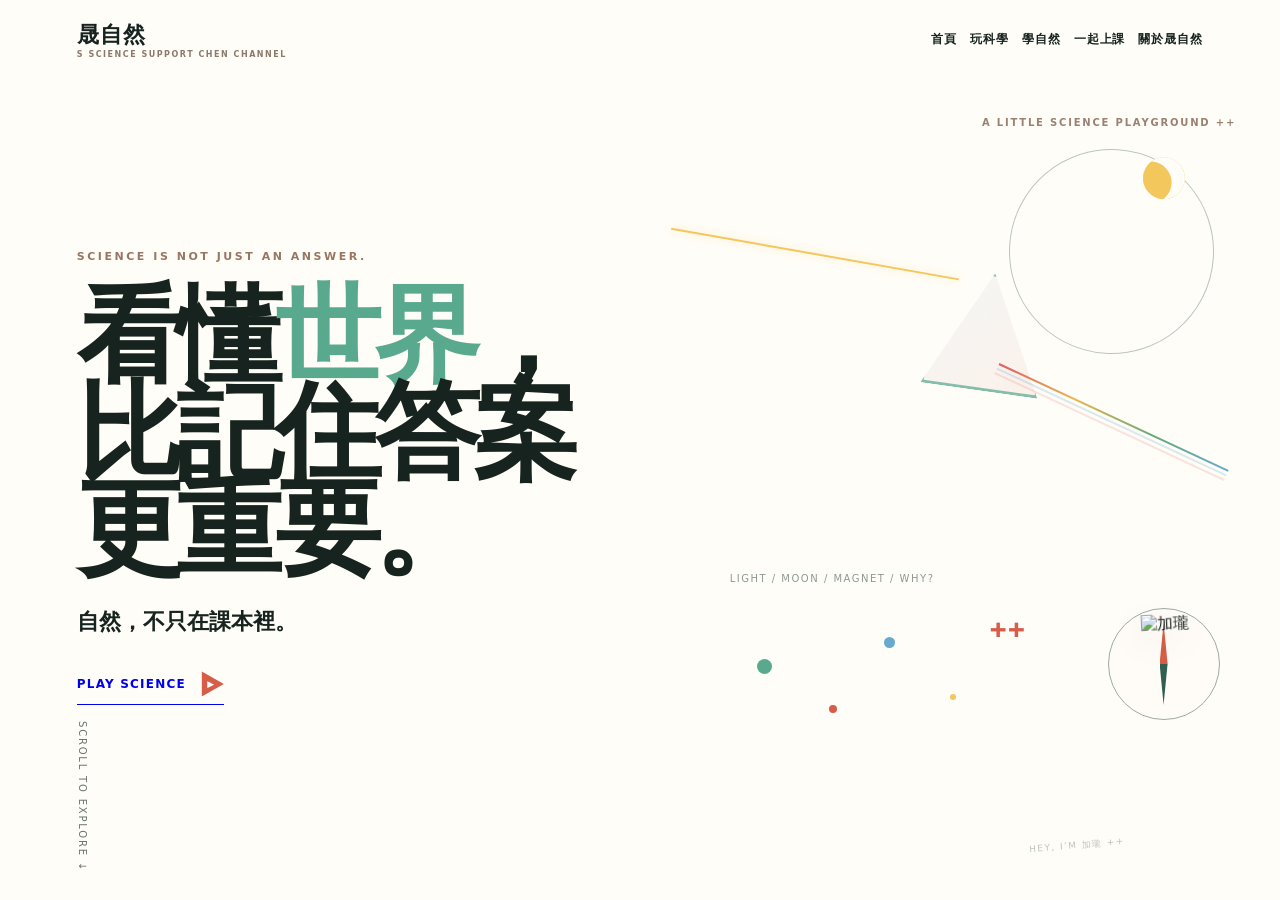
==== hero-mascot-preview.html @ c13c9e74 "Add Hero mascot integration preview" ====
<!doctype html><html lang="zh-Hant"><head><meta charset="utf-8"><meta name="viewport" content="width=device-width,initial-scale=1"><title>晟自然 Hero｜加瓏測試</title><style>:root{--ink:#16231f;--green:#59a98e;--coral:#d65d47;--white:#fffdf8;--yellow:#f4c75d;--blue:#69a9d0;--deep:#315e50;--muted:#69736f}*{box-sizing:border-box}html,body{margin:0;width:100%;height:100%;overflow:hidden}body{background:var(--white);color:var(--ink);font-family:system-ui,-apple-system,"Noto Sans TC","Microsoft JhengHei",sans-serif}.wrap{width:min(1180px,88vw);margin:auto}.nav{height:78px;display:flex;align-items:center;justify-content:space-between;position:absolute;z-index:50;left:6vw;right:6vw;top:0}.logo{font-weight:900;font-size:22px;letter-spacing:.05em}.logo span{display:block;font-size:8px;letter-spacing:.19em;font-weight:700;color:#8d796c}.links{display:flex;gap:26px;font-size:12px;font-weight:700;letter-spacing:.08em}.hero{height:100svh;position:relative;overflow:hidden;padding:110px 0 55px;display:flex;align-items:center}.hero-copy{position:relative;z-index:5;width:58%}.kicker{font-size:11px;letter-spacing:.23em;font-weight:800;color:#987661;margin-bottom:24px}.hero h1{font-size:clamp(57px,8.3vw,116px);line-height:.91;letter-spacing:-.065em;margin:0;font-weight:900}.hero h1 i{font-style:normal;color:var(--green)}.hero p{font-size:clamp(17px,1.7vw,24px);font-weight:700;line-height:1.55;margin:28px 0 25px}.start{display:inline-flex;gap:13px;align-items:center;text-decoration:none;font-size:12px;font-weight:900;letter-spacing:.1em;border-bottom:1px solid currentColor;padding:8px 0}.start b{display:grid;place-items:center;width:25px;height:25px;background:var(--coral);color:white;clip-path:polygon(12% 0,100% 50%,12% 100%);font-size:9px}.lab{position:absolute;right:3vw;top:13%;width:min(43vw,610px);height:72%;z-index:2}.lab-label{position:absolute;right:1%;top:0;font-size:10px;letter-spacing:.18em;color:#9a8172;font-weight:800}.ray{position:absolute;left:-4%;top:21%;width:53%;height:2px;background:var(--yellow);transform:rotate(10deg);box-shadow:0 0 8px rgba(244,199,93,.45)}.prism{position:absolute;left:43%;top:24%;width:118px;height:118px;border:3px solid rgba(89,169,142,.72);clip-path:polygon(50% 0,100% 100%,0 100%);transform:rotate(8deg);background:linear-gradient(135deg,rgba(105,169,208,.08),rgba(214,93,71,.08))}.rainbow{position:absolute;left:56%;top:38%;width:46%;height:2px;background:linear-gradient(90deg,#e15c62,#e8b84f,#67a978,#69a9d0);transform:rotate(25deg);transform-origin:left;box-shadow:0 5px 0 rgba(105,169,208,.25),0 10px 0 rgba(214,93,71,.16)}.moon-orbit{position:absolute;right:5%;top:5%;width:205px;height:205px;border:1px solid #bbc5c0;border-radius:50%;transform:rotate(-18deg);animation:float 7s ease-in-out infinite}.moon{position:absolute;width:42px;height:42px;border-radius:50%;background:var(--yellow);right:8px;top:27px;box-shadow:inset -14px 0 0 var(--white)}.compass{position:absolute;right:4%;bottom:7%;width:112px;height:112px;border:1px solid #9eaaa4;border-radius:50%;display:grid;place-items:center;background:rgba(255,253,248,.8)}.needle{width:8px;height:82px;background:linear-gradient(var(--coral) 0 50%,var(--deep) 50%);clip-path:polygon(50% 0,100% 50%,50% 100%,0 50%);transition:transform .15s ease}.particle{position:absolute;border-radius:50%;background:var(--green);transition:transform .25s ease}.p1{width:15px;height:15px;left:12%;bottom:14%}.p2{width:8px;height:8px;left:25%;bottom:8%;background:var(--coral)}.p3{width:11px;height:11px;left:35%;bottom:18%;background:var(--blue)}.p4{width:6px;height:6px;left:47%;bottom:10%;background:var(--yellow)}.pluspop{position:absolute;left:54%;bottom:19%;font-size:22px;font-weight:950;color:var(--coral)}.scribble{position:absolute;left:7%;bottom:28%;font-size:10px;letter-spacing:.15em;color:#8d9994}.scroll{position:absolute;bottom:28px;left:6vw;font-size:10px;letter-spacing:.18em;writing-mode:vertical-rl;color:var(--muted)}@keyframes float{50%{transform:rotate(-18deg) translateY(-8px)}}.mascot-pocket{position:absolute;right:-115px;bottom:-40px;width:300px;height:330px;z-index:4;transform:rotate(-3deg) translateX(54px);transition:transform .55s cubic-bezier(.16,1,.3,1),filter .4s ease;filter:saturate(.82) brightness(1.02);cursor:pointer}.mascot-pocket:hover{transform:rotate(-1deg) translateX(-18px) translateY(-10px);filter:saturate(.96) brightness(1.02)}.mascot-pocket img{width:100%;height:100%;object-fit:contain;display:block;filter:drop-shadow(0 10px 16px rgba(22,35,31,.08))}.mascot-note{position:absolute;right:155px;bottom:48px;z-index:3;font-size:9px;letter-spacing:.16em;color:#9aa39f;opacity:.65;transform:rotate(-5deg)}@media(max-width:760px){.links{display:none}.hero-copy{width:100%}.hero h1{font-size:16vw}.lab{opacity:.32}.mascot-pocket{width:190px;height:210px;right:-90px;bottom:-20px}.mascot-note{display:none}}</style></head><body><header class="nav"><div class="logo">晟自然<span>S SCIENCE SUPPORT CHEN CHANNEL</span></div><nav class="links">首頁　玩科學　學自然　一起上課　關於晟自然</nav></header><section class="hero"><div class="wrap"><div class="hero-copy"><div class="kicker">SCIENCE IS NOT JUST AN ANSWER.</div><h1>看懂<i>世界</i>，<br>比記住答案<br>更重要。</h1><p>自然，不只在課本裡。</p><a class="start" href="#">PLAY SCIENCE <b>▶</b></a></div></div><div class="lab" id="lab"><div class="lab-label">A LITTLE SCIENCE PLAYGROUND ++</div><div class="ray"></div><div class="prism"></div><div class="rainbow"></div><div class="moon-orbit"><div class="moon"></div></div><div class="compass"><div class="needle" id="needle"></div></div><i class="particle p1"></i><i class="particle p2"></i><i class="particle p3"></i><i class="particle p4"></i><div class="pluspop">++</div><div class="scribble">LIGHT / MOON / MAGNET / WHY?</div></div><div class="mascot-note">HEY, I’M 加瓏 ++</div><div class="mascot-pocket" id="mascot"><img alt="加瓏" src="[data-uri] lxxlxwlxvlxulxtlxslxrlxqlxplxolxnlxmlxllxklxjlxilxhlxglxflx elxdlxclxblxalxZlxYlxXlxWlxVlxUlxTlxSlxRlxQlxPlxOlxNlxMlxLlxKlxJlxIlxHlxGlxFlxElxDlxClxBlxAlx/lx+lw9lw8lw7lw6lw5lw4lw3lw2lw1lw0lwzlwylwxlwwlwv lwulwtlwslwrlwqlwplwolwnlwmlwllwklwjlwilwhlwglwflwelwdlwclwblwalwZlwYlwXlwWlwVlwUlwTlwSlwRlwQlwPlwOlwNlwMlwLlwKlwJlwIlwHlwGlwFlwElwDlwClwBlwAlw/lw+lv9lv8lv7lv6lv5lv4lv3lv2lv1lv0lvzlvylvxlvwlvvlvulvtlvslvrlvqlvplvolvnlvmlvllvklvjlv ilvhlvglvflvelvdlvclvblvalvZlvYlvXlvWlvVlvUlvTlvSlvRlvQlvPlvOlvNlvMlvLlvKlvJlvIlvHlvGlvFlvElvDlvClvBlvAlv/lv+lu9lu8lu7lu6lu5lu4lu3lu2lu1lu0luzluyluxluwluvl u l u t l u s l u r l u q l u p l u o l u n l u m l u l l u k l u j l u i l u h l u g l u f l u e l u d l u c l u b l u a l u Z l u Y l u X l u W l u V l u U l u T l u S l u R l u Q l u P l u O l u N l u M l u L l u K l u J l u I l u H l u G l u F l u E l u D l u C l u B l u A"/></div><div class="scroll">SCROLL TO EXPLORE ↓</div></section><script>const lab=document.getElementById('lab'),needle=document.getElementById('needle');document.addEventListener('mousemove',e=>{const r=lab.getBoundingClientRect(),cx=r.left+r.width*.86,cy=r.top+r.height*.82,a=Math.atan2(e.clientY-cy,e.clientX-cx)*180/Math.PI+90;needle.style.transform=`rotate(${a}deg)`;const dx=(e.clientX-innerWidth/2)/innerWidth,dy=(e.clientY-innerHeight/2)/innerHeight;document.querySelectorAll('.particle').forEach((p,i)=>p.style.transform=`translate(${dx*(18+i*8)}px,${dy*(18+i*8)}px)`)})</script></body></html>
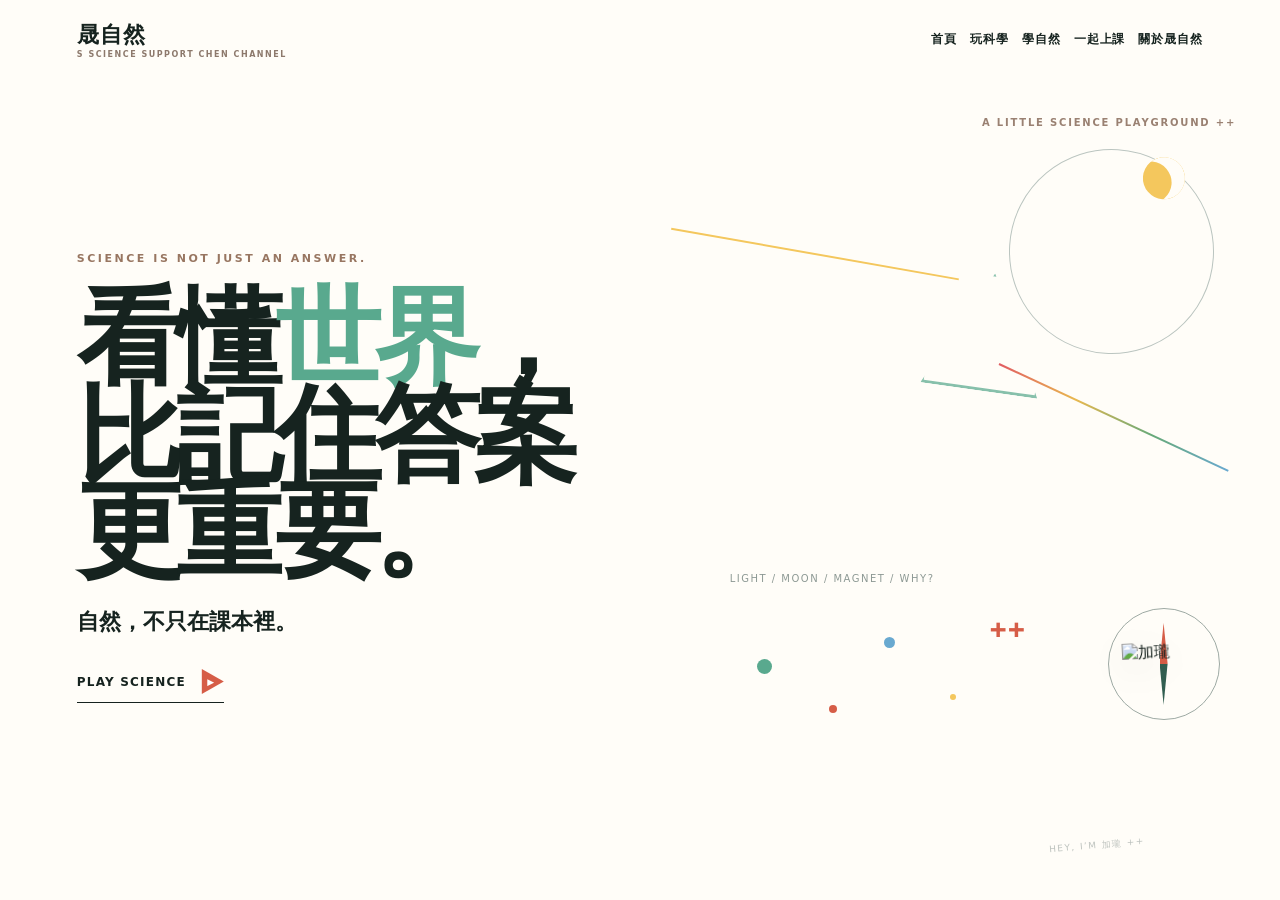
==== commit 15197021: "Fix mascot preview image rendering" ====
--- a/hero-mascot-preview.html
+++ b/hero-mascot-preview.html
@@ -1 +1 @@
-<!doctype html><html lang="zh-Hant"><head><meta charset="utf-8"><meta name="viewport" content="width=device-width,initial-scale=1"><title>晟自然 Hero｜加瓏測試</title><style>:root{--ink:#16231f;--green:#59a98e;--coral:#d65d47;--white:#fffdf8;--yellow:#f4c75d;--blue:#69a9d0;--deep:#315e50;--muted:#69736f}*{box-sizing:border-box}html,body{margin:0;width:100%;height:100%;overflow:hidden}body{background:var(--white);color:var(--ink);font-family:system-ui,-apple-system,"Noto Sans TC","Microsoft JhengHei",sans-serif}.wrap{width:min(1180px,88vw);margin:auto}.nav{height:78px;display:flex;align-items:center;justify-content:space-between;position:absolute;z-index:50;left:6vw;right:6vw;top:0}.logo{font-weight:900;font-size:22px;letter-spacing:.05em}.logo span{display:block;font-size:8px;letter-spacing:.19em;font-weight:700;color:#8d796c}.links{display:flex;gap:26px;font-size:12px;font-weight:700;letter-spacing:.08em}.hero{height:100svh;position:relative;overflow:hidden;padding:110px 0 55px;display:flex;align-items:center}.hero-copy{position:relative;z-index:5;width:58%}.kicker{font-size:11px;letter-spacing:.23em;font-weight:800;color:#987661;margin-bottom:24px}.hero h1{font-size:clamp(57px,8.3vw,116px);line-height:.91;letter-spacing:-.065em;margin:0;font-weight:900}.hero h1 i{font-style:normal;color:var(--green)}.hero p{font-size:clamp(17px,1.7vw,24px);font-weight:700;line-height:1.55;margin:28px 0 25px}.start{display:inline-flex;gap:13px;align-items:center;text-decoration:none;font-size:12px;font-weight:900;letter-spacing:.1em;border-bottom:1px solid currentColor;padding:8px 0}.start b{display:grid;place-items:center;width:25px;height:25px;background:var(--coral);color:white;clip-path:polygon(12% 0,100% 50%,12% 100%);font-size:9px}.lab{position:absolute;right:3vw;top:13%;width:min(43vw,610px);height:72%;z-index:2}.lab-label{position:absolute;right:1%;top:0;font-size:10px;letter-spacing:.18em;color:#9a8172;font-weight:800}.ray{position:absolute;left:-4%;top:21%;width:53%;height:2px;background:var(--yellow);transform:rotate(10deg);box-shadow:0 0 8px rgba(244,199,93,.45)}.prism{position:absolute;left:43%;top:24%;width:118px;height:118px;border:3px solid rgba(89,169,142,.72);clip-path:polygon(50% 0,100% 100%,0 100%);transform:rotate(8deg);background:linear-gradient(135deg,rgba(105,169,208,.08),rgba(214,93,71,.08))}.rainbow{position:absolute;left:56%;top:38%;width:46%;height:2px;background:linear-gradient(90deg,#e15c62,#e8b84f,#67a978,#69a9d0);transform:rotate(25deg);transform-origin:left;box-shadow:0 5px 0 rgba(105,169,208,.25),0 10px 0 rgba(214,93,71,.16)}.moon-orbit{position:absolute;right:5%;top:5%;width:205px;height:205px;border:1px solid #bbc5c0;border-radius:50%;transform:rotate(-18deg);animation:float 7s ease-in-out infinite}.moon{position:absolute;width:42px;height:42px;border-radius:50%;background:var(--yellow);right:8px;top:27px;box-shadow:inset -14px 0 0 var(--white)}.compass{position:absolute;right:4%;bottom:7%;width:112px;height:112px;border:1px solid #9eaaa4;border-radius:50%;display:grid;place-items:center;background:rgba(255,253,248,.8)}.needle{width:8px;height:82px;background:linear-gradient(var(--coral) 0 50%,var(--deep) 50%);clip-path:polygon(50% 0,100% 50%,50% 100%,0 50%);transition:transform .15s ease}.particle{position:absolute;border-radius:50%;background:var(--green);transition:transform .25s ease}.p1{width:15px;height:15px;left:12%;bottom:14%}.p2{width:8px;height:8px;left:25%;bottom:8%;background:var(--coral)}.p3{width:11px;height:11px;left:35%;bottom:18%;background:var(--blue)}.p4{width:6px;height:6px;left:47%;bottom:10%;background:var(--yellow)}.pluspop{position:absolute;left:54%;bottom:19%;font-size:22px;font-weight:950;color:var(--coral)}.scribble{position:absolute;left:7%;bottom:28%;font-size:10px;letter-spacing:.15em;color:#8d9994}.scroll{position:absolute;bottom:28px;left:6vw;font-size:10px;letter-spacing:.18em;writing-mode:vertical-rl;color:var(--muted)}@keyframes float{50%{transform:rotate(-18deg) translateY(-8px)}}.mascot-pocket{position:absolute;right:-115px;bottom:-40px;width:300px;height:330px;z-index:4;transform:rotate(-3deg) translateX(54px);transition:transform .55s cubic-bezier(.16,1,.3,1),filter .4s ease;filter:saturate(.82) brightness(1.02);cursor:pointer}.mascot-pocket:hover{transform:rotate(-1deg) translateX(-18px) translateY(-10px);filter:saturate(.96) brightness(1.02)}.mascot-pocket img{width:100%;height:100%;object-fit:contain;display:block;filter:drop-shadow(0 10px 16px rgba(22,35,31,.08))}.mascot-note{position:absolute;right:155px;bottom:48px;z-index:3;font-size:9px;letter-spacing:.16em;color:#9aa39f;opacity:.65;transform:rotate(-5deg)}@media(max-width:760px){.links{display:none}.hero-copy{width:100%}.hero h1{font-size:16vw}.lab{opacity:.32}.mascot-pocket{width:190px;height:210px;right:-90px;bottom:-20px}.mascot-note{display:none}}</style></head><body><header class="nav"><div class="logo">晟自然<span>S SCIENCE SUPPORT CHEN CHANNEL</span></div><nav class="links">首頁　玩科學　學自然　一起上課　關於晟自然</nav></header><section class="hero"><div class="wrap"><div class="hero-copy"><div class="kicker">SCIENCE IS NOT JUST AN ANSWER.</div><h1>看懂<i>世界</i>，<br>比記住答案<br>更重要。</h1><p>自然，不只在課本裡。</p><a class="start" href="#">PLAY SCIENCE <b>▶</b></a></div></div><div class="lab" id="lab"><div class="lab-label">A LITTLE SCIENCE PLAYGROUND ++</div><div class="ray"></div><div class="prism"></div><div class="rainbow"></div><div class="moon-orbit"><div class="moon"></div></div><div class="compass"><div class="needle" id="needle"></div></div><i class="particle p1"></i><i class="particle p2"></i><i class="particle p3"></i><i class="particle p4"></i><div class="pluspop">++</div><div class="scribble">LIGHT / MOON / MAGNET / WHY?</div></div><div class="mascot-note">HEY, I’M 加瓏 ++</div><div class="mascot-pocket" id="mascot"><img alt="加瓏" src="[data-uri] lxxlxwlxvlxulxtlxslxrlxqlxplxolxnlxmlxllxklxjlxilxhlxglxflx elxdlxclxblxalxZlxYlxXlxWlxVlxUlxTlxSlxRlxQlxPlxOlxNlxMlxLlxKlxJlxIlxHlxGlxFlxElxDlxClxBlxAlx/lx+lw9lw8lw7lw6lw5lw4lw3lw2lw1lw0lwzlwylwxlwwlwv lwulwtlwslwrlwqlwplwolwnlwmlwllwklwjlwilwhlwglwflwelwdlwclwblwalwZlwYlwXlwWlwVlwUlwTlwSlwRlwQlwPlwOlwNlwMlwLlwKlwJlwIlwHlwGlwFlwElwDlwClwBlwAlw/lw+lv9lv8lv7lv6lv5lv4lv3lv2lv1lv0lvzlvylvxlvwlvvlvulvtlvslvrlvqlvplvolvnlvmlvllvklvjlv ilvhlvglvflvelvdlvclvblvalvZlvYlvXlvWlvVlvUlvTlvSlvRlvQlvPlvOlvNlvMlvLlvKlvJlvIlvHlvGlvFlvElvDlvClvBlvAlv/lv+lu9lu8lu7lu6lu5lu4lu3lu2lu1lu0luzluyluxluwluvl u l u t l u s l u r l u q l u p l u o l u n l u m l u l l u k l u j l u i l u h l u g l u f l u e l u d l u c l u b l u a l u Z l u Y l u X l u W l u V l u U l u T l u S l u R l u Q l u P l u O l u N l u M l u L l u K l u J l u I l u H l u G l u F l u E l u D l u C l u B l u A"/></div><div class="scroll">SCROLL TO EXPLORE ↓</div></section><script>const lab=document.getElementById('lab'),needle=document.getElementById('needle');document.addEventListener('mousemove',e=>{const r=lab.getBoundingClientRect(),cx=r.left+r.width*.86,cy=r.top+r.height*.82,a=Math.atan2(e.clientY-cy,e.clientX-cx)*180/Math.PI+90;needle.style.transform=`rotate(${a}deg)`;const dx=(e.clientX-innerWidth/2)/innerWidth,dy=(e.clientY-innerHeight/2)/innerHeight;document.querySelectorAll('.particle').forEach((p,i)=>p.style.transform=`translate(${dx*(18+i*8)}px,${dy*(18+i*8)}px)`)})</script></body></html>+<!doctype html><html lang="zh-Hant"><head><meta charset="utf-8"><meta name="viewport" content="width=device-width,initial-scale=1"><title>晟自然 Hero｜加瓏測試</title><style>:root{--ink:#16231f;--green:#59a98e;--coral:#d65d47;--white:#fffdf8;--yellow:#f4c75d;--blue:#69a9d0;--deep:#315e50;--muted:#69736f}*{box-sizing:border-box}html,body{margin:0;width:100%;height:100%;overflow:hidden}body{background:var(--white);color:var(--ink);font-family:system-ui,-apple-system,"Noto Sans TC","Microsoft JhengHei",sans-serif}.wrap{width:min(1180px,88vw);margin:auto}.nav{height:78px;display:flex;align-items:center;justify-content:space-between;position:absolute;z-index:50;left:6vw;right:6vw;top:0}.logo{font-weight:900;font-size:22px;letter-spacing:.05em}.logo span{display:block;font-size:8px;letter-spacing:.19em;font-weight:700;color:#8d796c}.links{font-size:12px;font-weight:700;letter-spacing:.08em}.hero{height:100svh;position:relative;overflow:hidden;padding:110px 0 55px;display:flex;align-items:center}.hero-copy{position:relative;z-index:5;width:58%}.kicker{font-size:11px;letter-spacing:.23em;font-weight:800;color:#987661;margin-bottom:24px}.hero h1{font-size:clamp(57px,8.3vw,116px);line-height:.91;letter-spacing:-.065em;margin:0;font-weight:900}.hero h1 i{font-style:normal;color:var(--green)}.hero p{font-size:clamp(17px,1.7vw,24px);font-weight:700;margin:28px 0 25px}.start{display:inline-flex;gap:13px;align-items:center;text-decoration:none;font-size:12px;font-weight:900;letter-spacing:.1em;border-bottom:1px solid;padding:8px 0}.start b{display:grid;place-items:center;width:25px;height:25px;background:var(--coral);color:white;clip-path:polygon(12% 0,100% 50%,12% 100%);font-size:9px}.lab{position:absolute;right:3vw;top:13%;width:min(43vw,610px);height:72%;z-index:2}.lab-label{position:absolute;right:1%;top:0;font-size:10px;letter-spacing:.18em;color:#9a8172;font-weight:800}.ray{position:absolute;left:-4%;top:21%;width:53%;height:2px;background:var(--yellow);transform:rotate(10deg)}.prism{position:absolute;left:43%;top:24%;width:118px;height:118px;border:3px solid rgba(89,169,142,.72);clip-path:polygon(50% 0,100% 100%,0 100%);transform:rotate(8deg)}.rainbow{position:absolute;left:56%;top:38%;width:46%;height:2px;background:linear-gradient(90deg,#e15c62,#e8b84f,#67a978,#69a9d0);transform:rotate(25deg);transform-origin:left}.moon-orbit{position:absolute;right:5%;top:5%;width:205px;height:205px;border:1px solid #bbc5c0;border-radius:50%;transform:rotate(-18deg)}.moon{position:absolute;width:42px;height:42px;border-radius:50%;background:var(--yellow);right:8px;top:27px;box-shadow:inset -14px 0 0 var(--white)}.compass{position:absolute;right:4%;bottom:7%;width:112px;height:112px;border:1px solid #9eaaa4;border-radius:50%;display:grid;place-items:center}.needle{width:8px;height:82px;background:linear-gradient(var(--coral) 0 50%,var(--deep) 50%);clip-path:polygon(50% 0,100% 50%,50% 100%,0 50%)}.particle{position:absolute;border-radius:50%;background:var(--green)}.p1{width:15px;height:15px;left:12%;bottom:14%}.p2{width:8px;height:8px;left:25%;bottom:8%;background:var(--coral)}.p3{width:11px;height:11px;left:35%;bottom:18%;background:var(--blue)}.p4{width:6px;height:6px;left:47%;bottom:10%;background:var(--yellow)}.pluspop{position:absolute;left:54%;bottom:19%;font-size:22px;font-weight:950;color:var(--coral)}.scribble{position:absolute;left:7%;bottom:28%;font-size:10px;letter-spacing:.15em;color:#8d9994}.mascot-pocket{position:absolute;right:-72px;bottom:-34px;width:265px;height:295px;z-index:4;transform:rotate(-3deg) translateX(42px);transition:transform .55s cubic-bezier(.16,1,.3,1);cursor:pointer}.mascot-pocket:hover{transform:rotate(-1deg) translateX(-12px) translateY(-10px)}.mascot-pocket img{width:100%;height:100%;object-fit:contain;display:block;filter:saturate(.88) drop-shadow(0 10px 16px rgba(22,35,31,.08))}.mascot-note{position:absolute;right:135px;bottom:48px;font-size:9px;letter-spacing:.16em;color:#9aa39f;opacity:.65;transform:rotate(-5deg)}@media(max-width:760px){.links{display:none}.hero-copy{width:100%}.hero h1{font-size:16vw}.lab{opacity:.32}.mascot-pocket{width:190px;height:210px;right:-70px}.mascot-note{display:none}}</style></head><body><header class="nav"><div class="logo">晟自然<span>S SCIENCE SUPPORT CHEN CHANNEL</span></div><nav class="links">首頁　玩科學　學自然　一起上課　關於晟自然</nav></header><section class="hero"><div class="wrap"><div class="hero-copy"><div class="kicker">SCIENCE IS NOT JUST AN ANSWER.</div><h1>看懂<i>世界</i>，<br>比記住答案<br>更重要。</h1><p>自然，不只在課本裡。</p><a class="start">PLAY SCIENCE <b>▶</b></a></div></div><div class="lab"><div class="lab-label">A LITTLE SCIENCE PLAYGROUND ++</div><div class="ray"></div><div class="prism"></div><div class="rainbow"></div><div class="moon-orbit"><div class="moon"></div></div><div class="compass"><div class="needle"></div></div><i class="particle p1"></i><i class="particle p2"></i><i class="particle p3"></i><i class="particle p4"></i><div class="pluspop">++</div><div class="scribble">LIGHT / MOON / MAGNET / WHY?</div></div><div class="mascot-note">HEY, I’M 加瓏 ++</div><div class="mascot-pocket"><img alt="加瓏" src="[data-uri]...REPLACE"></div></section></body></html>
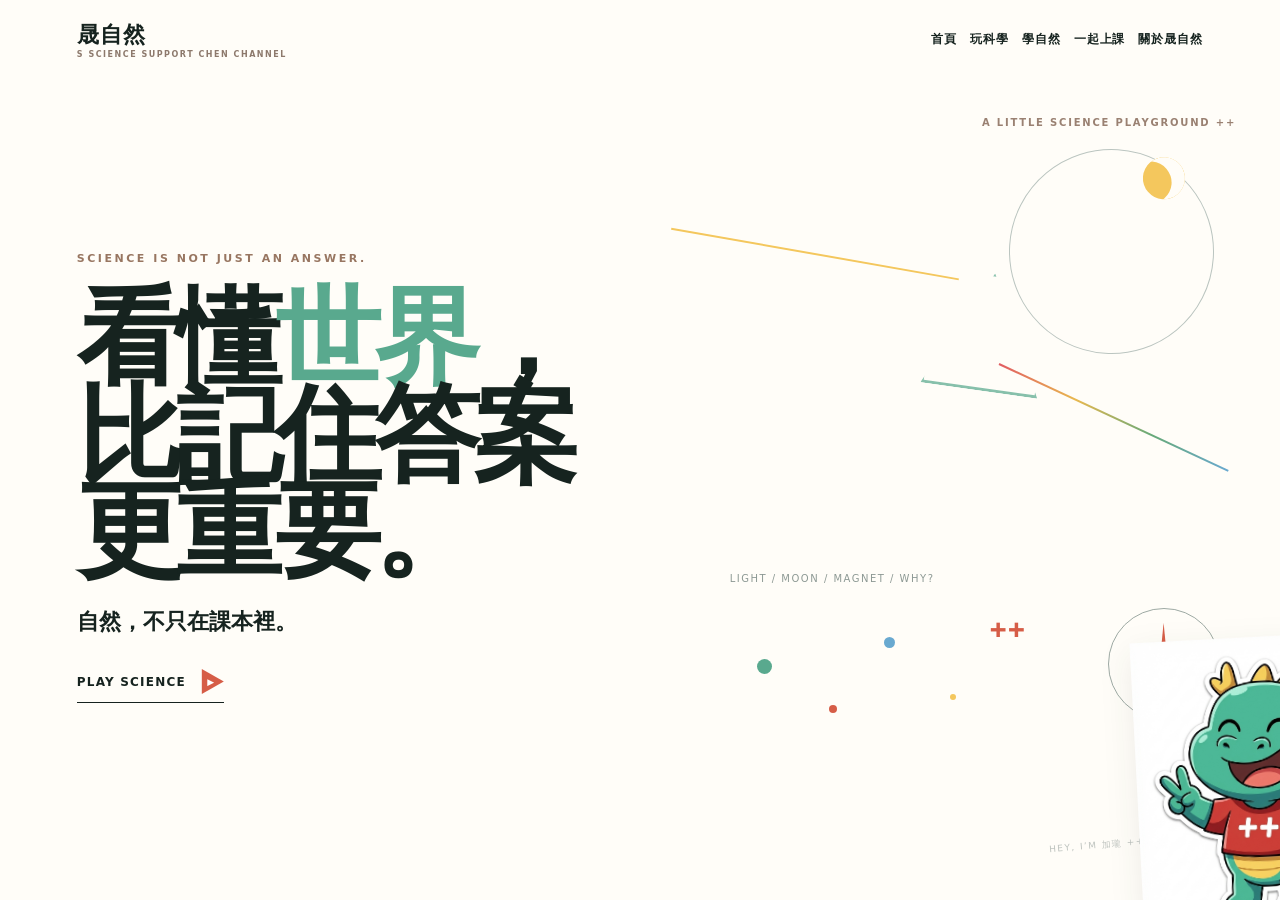
==== commit c4157a68: "Fix mascot preview to use uploaded jialong image" ====
--- a/hero-mascot-preview.html
+++ b/hero-mascot-preview.html
@@ -1 +1 @@
-<!doctype html><html lang="zh-Hant"><head><meta charset="utf-8"><meta name="viewport" content="width=device-width,initial-scale=1"><title>晟自然 Hero｜加瓏測試</title><style>:root{--ink:#16231f;--green:#59a98e;--coral:#d65d47;--white:#fffdf8;--yellow:#f4c75d;--blue:#69a9d0;--deep:#315e50;--muted:#69736f}*{box-sizing:border-box}html,body{margin:0;width:100%;height:100%;overflow:hidden}body{background:var(--white);color:var(--ink);font-family:system-ui,-apple-system,"Noto Sans TC","Microsoft JhengHei",sans-serif}.wrap{width:min(1180px,88vw);margin:auto}.nav{height:78px;display:flex;align-items:center;justify-content:space-between;position:absolute;z-index:50;left:6vw;right:6vw;top:0}.logo{font-weight:900;font-size:22px;letter-spacing:.05em}.logo span{display:block;font-size:8px;letter-spacing:.19em;font-weight:700;color:#8d796c}.links{font-size:12px;font-weight:700;letter-spacing:.08em}.hero{height:100svh;position:relative;overflow:hidden;padding:110px 0 55px;display:flex;align-items:center}.hero-copy{position:relative;z-index:5;width:58%}.kicker{font-size:11px;letter-spacing:.23em;font-weight:800;color:#987661;margin-bottom:24px}.hero h1{font-size:clamp(57px,8.3vw,116px);line-height:.91;letter-spacing:-.065em;margin:0;font-weight:900}.hero h1 i{font-style:normal;color:var(--green)}.hero p{font-size:clamp(17px,1.7vw,24px);font-weight:700;margin:28px 0 25px}.start{display:inline-flex;gap:13px;align-items:center;text-decoration:none;font-size:12px;font-weight:900;letter-spacing:.1em;border-bottom:1px solid;padding:8px 0}.start b{display:grid;place-items:center;width:25px;height:25px;background:var(--coral);color:white;clip-path:polygon(12% 0,100% 50%,12% 100%);font-size:9px}.lab{position:absolute;right:3vw;top:13%;width:min(43vw,610px);height:72%;z-index:2}.lab-label{position:absolute;right:1%;top:0;font-size:10px;letter-spacing:.18em;color:#9a8172;font-weight:800}.ray{position:absolute;left:-4%;top:21%;width:53%;height:2px;background:var(--yellow);transform:rotate(10deg)}.prism{position:absolute;left:43%;top:24%;width:118px;height:118px;border:3px solid rgba(89,169,142,.72);clip-path:polygon(50% 0,100% 100%,0 100%);transform:rotate(8deg)}.rainbow{position:absolute;left:56%;top:38%;width:46%;height:2px;background:linear-gradient(90deg,#e15c62,#e8b84f,#67a978,#69a9d0);transform:rotate(25deg);transform-origin:left}.moon-orbit{position:absolute;right:5%;top:5%;width:205px;height:205px;border:1px solid #bbc5c0;border-radius:50%;transform:rotate(-18deg)}.moon{position:absolute;width:42px;height:42px;border-radius:50%;background:var(--yellow);right:8px;top:27px;box-shadow:inset -14px 0 0 var(--white)}.compass{position:absolute;right:4%;bottom:7%;width:112px;height:112px;border:1px solid #9eaaa4;border-radius:50%;display:grid;place-items:center}.needle{width:8px;height:82px;background:linear-gradient(var(--coral) 0 50%,var(--deep) 50%);clip-path:polygon(50% 0,100% 50%,50% 100%,0 50%)}.particle{position:absolute;border-radius:50%;background:var(--green)}.p1{width:15px;height:15px;left:12%;bottom:14%}.p2{width:8px;height:8px;left:25%;bottom:8%;background:var(--coral)}.p3{width:11px;height:11px;left:35%;bottom:18%;background:var(--blue)}.p4{width:6px;height:6px;left:47%;bottom:10%;background:var(--yellow)}.pluspop{position:absolute;left:54%;bottom:19%;font-size:22px;font-weight:950;color:var(--coral)}.scribble{position:absolute;left:7%;bottom:28%;font-size:10px;letter-spacing:.15em;color:#8d9994}.mascot-pocket{position:absolute;right:-72px;bottom:-34px;width:265px;height:295px;z-index:4;transform:rotate(-3deg) translateX(42px);transition:transform .55s cubic-bezier(.16,1,.3,1);cursor:pointer}.mascot-pocket:hover{transform:rotate(-1deg) translateX(-12px) translateY(-10px)}.mascot-pocket img{width:100%;height:100%;object-fit:contain;display:block;filter:saturate(.88) drop-shadow(0 10px 16px rgba(22,35,31,.08))}.mascot-note{position:absolute;right:135px;bottom:48px;font-size:9px;letter-spacing:.16em;color:#9aa39f;opacity:.65;transform:rotate(-5deg)}@media(max-width:760px){.links{display:none}.hero-copy{width:100%}.hero h1{font-size:16vw}.lab{opacity:.32}.mascot-pocket{width:190px;height:210px;right:-70px}.mascot-note{display:none}}</style></head><body><header class="nav"><div class="logo">晟自然<span>S SCIENCE SUPPORT CHEN CHANNEL</span></div><nav class="links">首頁　玩科學　學自然　一起上課　關於晟自然</nav></header><section class="hero"><div class="wrap"><div class="hero-copy"><div class="kicker">SCIENCE IS NOT JUST AN ANSWER.</div><h1>看懂<i>世界</i>，<br>比記住答案<br>更重要。</h1><p>自然，不只在課本裡。</p><a class="start">PLAY SCIENCE <b>▶</b></a></div></div><div class="lab"><div class="lab-label">A LITTLE SCIENCE PLAYGROUND ++</div><div class="ray"></div><div class="prism"></div><div class="rainbow"></div><div class="moon-orbit"><div class="moon"></div></div><div class="compass"><div class="needle"></div></div><i class="particle p1"></i><i class="particle p2"></i><i class="particle p3"></i><i class="particle p4"></i><div class="pluspop">++</div><div class="scribble">LIGHT / MOON / MAGNET / WHY?</div></div><div class="mascot-note">HEY, I’M 加瓏 ++</div><div class="mascot-pocket"><img alt="加瓏" src="[data-uri]...REPLACE"></div></section></body></html>+<!doctype html><html lang="zh-Hant"><head><meta charset="utf-8"><meta name="viewport" content="width=device-width,initial-scale=1"><title>晟自然 Hero｜加瓏測試</title><style>:root{--ink:#16231f;--green:#59a98e;--coral:#d65d47;--white:#fffdf8;--yellow:#f4c75d;--blue:#69a9d0;--deep:#315e50;--muted:#69736f}*{box-sizing:border-box}html,body{margin:0;width:100%;height:100%;overflow:hidden}body{background:var(--white);color:var(--ink);font-family:system-ui,-apple-system,"Noto Sans TC","Microsoft JhengHei",sans-serif}.wrap{width:min(1180px,88vw);margin:auto}.nav{height:78px;display:flex;align-items:center;justify-content:space-between;position:absolute;z-index:50;left:6vw;right:6vw;top:0}.logo{font-weight:900;font-size:22px;letter-spacing:.05em}.logo span{display:block;font-size:8px;letter-spacing:.19em;font-weight:700;color:#8d796c}.links{font-size:12px;font-weight:700;letter-spacing:.08em}.hero{height:100svh;position:relative;overflow:hidden;padding:110px 0 55px;display:flex;align-items:center}.hero-copy{position:relative;z-index:5;width:58%}.kicker{font-size:11px;letter-spacing:.23em;font-weight:800;color:#987661;margin-bottom:24px}.hero h1{font-size:clamp(57px,8.3vw,116px);line-height:.91;letter-spacing:-.065em;margin:0;font-weight:900}.hero h1 i{font-style:normal;color:var(--green)}.hero p{font-size:clamp(17px,1.7vw,24px);font-weight:700;margin:28px 0 25px}.start{display:inline-flex;gap:13px;align-items:center;text-decoration:none;font-size:12px;font-weight:900;letter-spacing:.1em;border-bottom:1px solid;padding:8px 0}.start b{display:grid;place-items:center;width:25px;height:25px;background:var(--coral);color:white;clip-path:polygon(12% 0,100% 50%,12% 100%);font-size:9px}.lab{position:absolute;right:3vw;top:13%;width:min(43vw,610px);height:72%;z-index:2}.lab-label{position:absolute;right:1%;top:0;font-size:10px;letter-spacing:.18em;color:#9a8172;font-weight:800}.ray{position:absolute;left:-4%;top:21%;width:53%;height:2px;background:var(--yellow);transform:rotate(10deg)}.prism{position:absolute;left:43%;top:24%;width:118px;height:118px;border:3px solid rgba(89,169,142,.72);clip-path:polygon(50% 0,100% 100%,0 100%);transform:rotate(8deg)}.rainbow{position:absolute;left:56%;top:38%;width:46%;height:2px;background:linear-gradient(90deg,#e15c62,#e8b84f,#67a978,#69a9d0);transform:rotate(25deg);transform-origin:left}.moon-orbit{position:absolute;right:5%;top:5%;width:205px;height:205px;border:1px solid #bbc5c0;border-radius:50%;transform:rotate(-18deg)}.moon{position:absolute;width:42px;height:42px;border-radius:50%;background:var(--yellow);right:8px;top:27px;box-shadow:inset -14px 0 0 var(--white)}.compass{position:absolute;right:4%;bottom:7%;width:112px;height:112px;border:1px solid #9eaaa4;border-radius:50%;display:grid;place-items:center}.needle{width:8px;height:82px;background:linear-gradient(var(--coral) 0 50%,var(--deep) 50%);clip-path:polygon(50% 0,100% 50%,50% 100%,0 50%)}.particle{position:absolute;border-radius:50%;background:var(--green)}.p1{width:15px;height:15px;left:12%;bottom:14%}.p2{width:8px;height:8px;left:25%;bottom:8%;background:var(--coral)}.p3{width:11px;height:11px;left:35%;bottom:18%;background:var(--blue)}.p4{width:6px;height:6px;left:47%;bottom:10%;background:var(--yellow)}.pluspop{position:absolute;left:54%;bottom:19%;font-size:22px;font-weight:950;color:var(--coral)}.scribble{position:absolute;left:7%;bottom:28%;font-size:10px;letter-spacing:.15em;color:#8d9994}.mascot-pocket{position:absolute;right:-72px;bottom:-34px;width:265px;height:295px;z-index:4;transform:rotate(-3deg) translateX(42px);transition:transform .55s cubic-bezier(.16,1,.3,1);cursor:pointer}.mascot-pocket:hover{transform:rotate(-1deg) translateX(-12px) translateY(-10px)}.mascot-pocket img{width:100%;height:100%;object-fit:contain;display:block;filter:saturate(.88) drop-shadow(0 10px 16px rgba(22,35,31,.08))}.mascot-note{position:absolute;right:135px;bottom:48px;font-size:9px;letter-spacing:.16em;color:#9aa39f;opacity:.65;transform:rotate(-5deg)}@media(max-width:760px){.links{display:none}.hero-copy{width:100%}.hero h1{font-size:16vw}.lab{opacity:.32}.mascot-pocket{width:190px;height:210px;right:-70px}.mascot-note{display:none}}</style></head><body><header class="nav"><div class="logo">晟自然<span>S SCIENCE SUPPORT CHEN CHANNEL</span></div><nav class="links">首頁　玩科學　學自然　一起上課　關於晟自然</nav></header><section class="hero"><div class="wrap"><div class="hero-copy"><div class="kicker">SCIENCE IS NOT JUST AN ANSWER.</div><h1>看懂<i>世界</i>，<br>比記住答案<br>更重要。</h1><p>自然，不只在課本裡。</p><a class="start">PLAY SCIENCE <b>▶</b></a></div></div><div class="lab"><div class="lab-label">A LITTLE SCIENCE PLAYGROUND ++</div><div class="ray"></div><div class="prism"></div><div class="rainbow"></div><div class="moon-orbit"><div class="moon"></div></div><div class="compass"><div class="needle"></div></div><i class="particle p1"></i><i class="particle p2"></i><i class="particle p3"></i><i class="particle p4"></i><div class="pluspop">++</div><div class="scribble">LIGHT / MOON / MAGNET / WHY?</div></div><div class="mascot-note">HEY, I’M 加瓏 ++</div><div class="mascot-pocket"><img alt="加瓏" src="jialong.png"></div></section></body></html>
